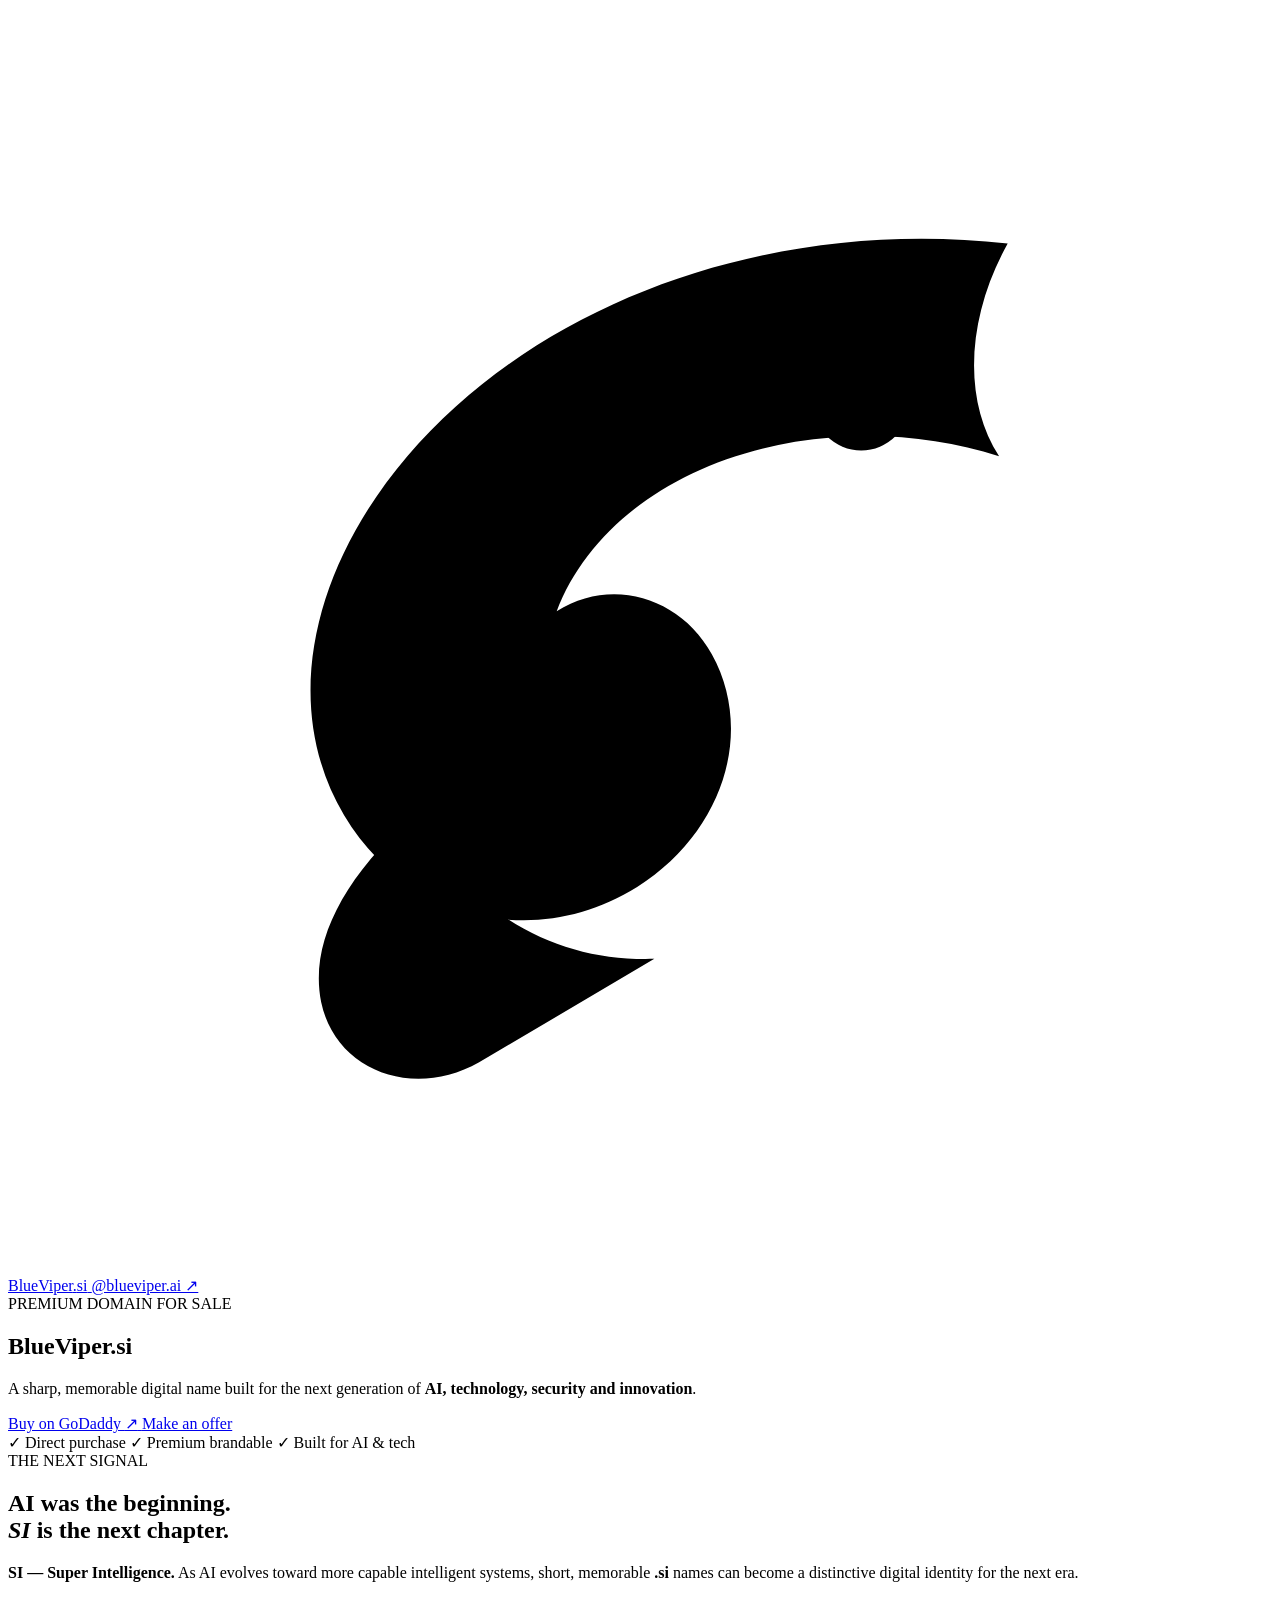
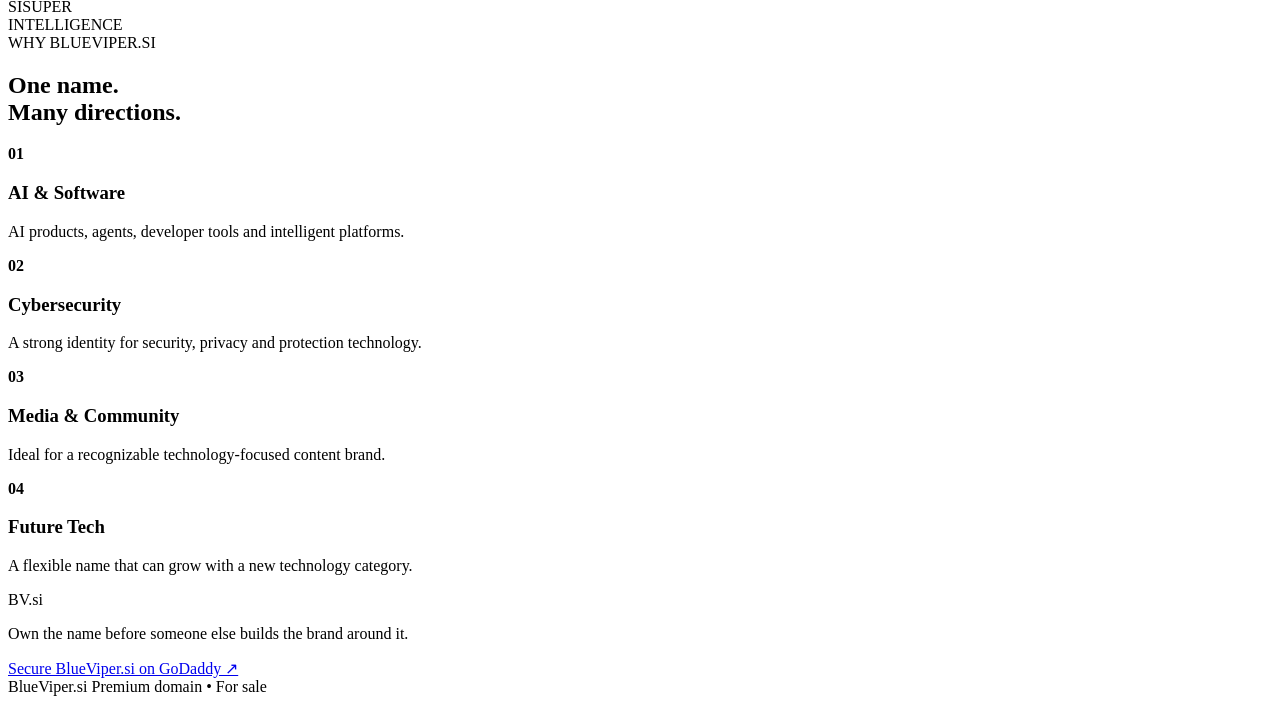
==== blueviper-si/index.html @ 10921be4 "Add BlueViper.si premium domain landing page" ====
<!doctype html>
<html lang="en">
<head>
  <meta charset="utf-8">
  <meta name="viewport" content="width=device-width,initial-scale=1">
  <meta name="theme-color" content="#0a8cff">
  <meta name="description" content="BlueViper.si — a premium domain for AI, technology, security and next-generation brands.">
  <title>BlueViper.si — Premium AI Domain</title>
  <link rel="preconnect" href="https://fonts.googleapis.com">
  <link rel="preconnect" href="https://fonts.gstatic.com" crossorigin>
  <link href="https://fonts.googleapis.com/css2?family=Inter:wght@400;500;600;700;800&display=swap" rel="stylesheet">
  <link rel="stylesheet" href="styles.css">
</head>
<body>
  <header class="site-header">
    <a class="brand" href="#" aria-label="BlueViper.si">
      <span class="brand-mark" aria-hidden="true">
        <svg viewBox="0 0 44 44" role="img">
          <path d="M34.8 8.2c-7.9-.9-16.1 1.8-20.9 7.4-3.4 4-4.4 8.8-2.2 12.5 2.2 3.7 6.7 4.7 10.2 2.5 3-1.9 4.1-5.4 2.6-8.1-1.1-2-3.5-2.7-5.4-1.5 1.1-2.9 4.1-5.2 8.3-5.9 2.5-.4 4.9-.2 7.1.5-1.3-2-1.1-4.9.3-7.4Z"/>
          <circle cx="29.7" cy="13.7" r="1.7"/>
          <path d="M14 28.2c-2.4 2.2-3.5 4.4-3.1 6.4.5 2.4 3.2 3.4 5.5 2.1l6.1-3.6c-3.3.1-6.2-1.4-8.5-4.9Z"/>
        </svg>
      </span>
      <span>BlueViper<span class="dot">.</span>si</span>
    </a>
    <a class="top-link" href="https://www.instagram.com/blueviper.ai/" target="_blank" rel="noopener">@blueviper.ai ↗</a>
  </header>

  <main>
    <section class="hero">
      <div class="eyebrow"><span></span> PREMIUM DOMAIN FOR SALE</div>
      <h1>BlueViper<span class="accent">.si</span></h1>
      <p class="lead">
        A sharp, memorable digital name built for the next generation of
        <strong>AI, technology, security and innovation</strong>.
      </p>

      <div class="actions">
        <a class="btn primary" href="https://www.godaddy.com/domainsearch/find?domainToCheck=BlueViper.si" target="_blank" rel="noopener">
          Buy on GoDaddy <span>↗</span>
        </a>
        <a class="btn secondary" href="mailto:domains@example.com?subject=BlueViper.si%20Inquiry">
          Make an offer
        </a>
      </div>

      <div class="trust-row">
        <span>✓ Direct purchase</span>
        <span>✓ Premium brandable</span>
        <span>✓ Built for AI & tech</span>
      </div>
    </section>

    <section class="signal">
      <div class="signal-line"></div>
      <div>
        <span class="signal-label">THE NEXT SIGNAL</span>
        <h2>AI was the beginning.<br><em>SI</em> is the next chapter.</h2>
        <p>
          <strong>SI — Super Intelligence.</strong> As AI evolves toward more
          capable intelligent systems, short, memorable <b>.si</b> names can
          become a distinctive digital identity for the next era.
        </p>
      </div>
      <div class="si-badge">SI<span>SUPER<br>INTELLIGENCE</span></div>
    </section>

    <section class="fit">
      <div>
        <span class="section-label">WHY BLUEVIPER.SI</span>
        <h2>One name.<br>Many directions.</h2>
      </div>
      <div class="fit-grid">
        <article><b>01</b><h3>AI & Software</h3><p>AI products, agents, developer tools and intelligent platforms.</p></article>
        <article><b>02</b><h3>Cybersecurity</h3><p>A strong identity for security, privacy and protection technology.</p></article>
        <article><b>03</b><h3>Media & Community</h3><p>Ideal for a recognizable technology-focused content brand.</p></article>
        <article><b>04</b><h3>Future Tech</h3><p>A flexible name that can grow with a new technology category.</p></article>
      </div>
    </section>

    <section class="closing">
      <div class="closing-mark">BV<span>.si</span></div>
      <p>Own the name before someone else builds the brand around it.</p>
      <a class="btn primary" href="https://www.godaddy.com/domainsearch/find?domainToCheck=BlueViper.si" target="_blank" rel="noopener">
        Secure BlueViper.si on GoDaddy ↗
      </a>
    </section>
  </main>

  <footer>
    <span>BlueViper.si</span>
    <span>Premium domain • For sale</span>
  </footer>
</body>
</html>
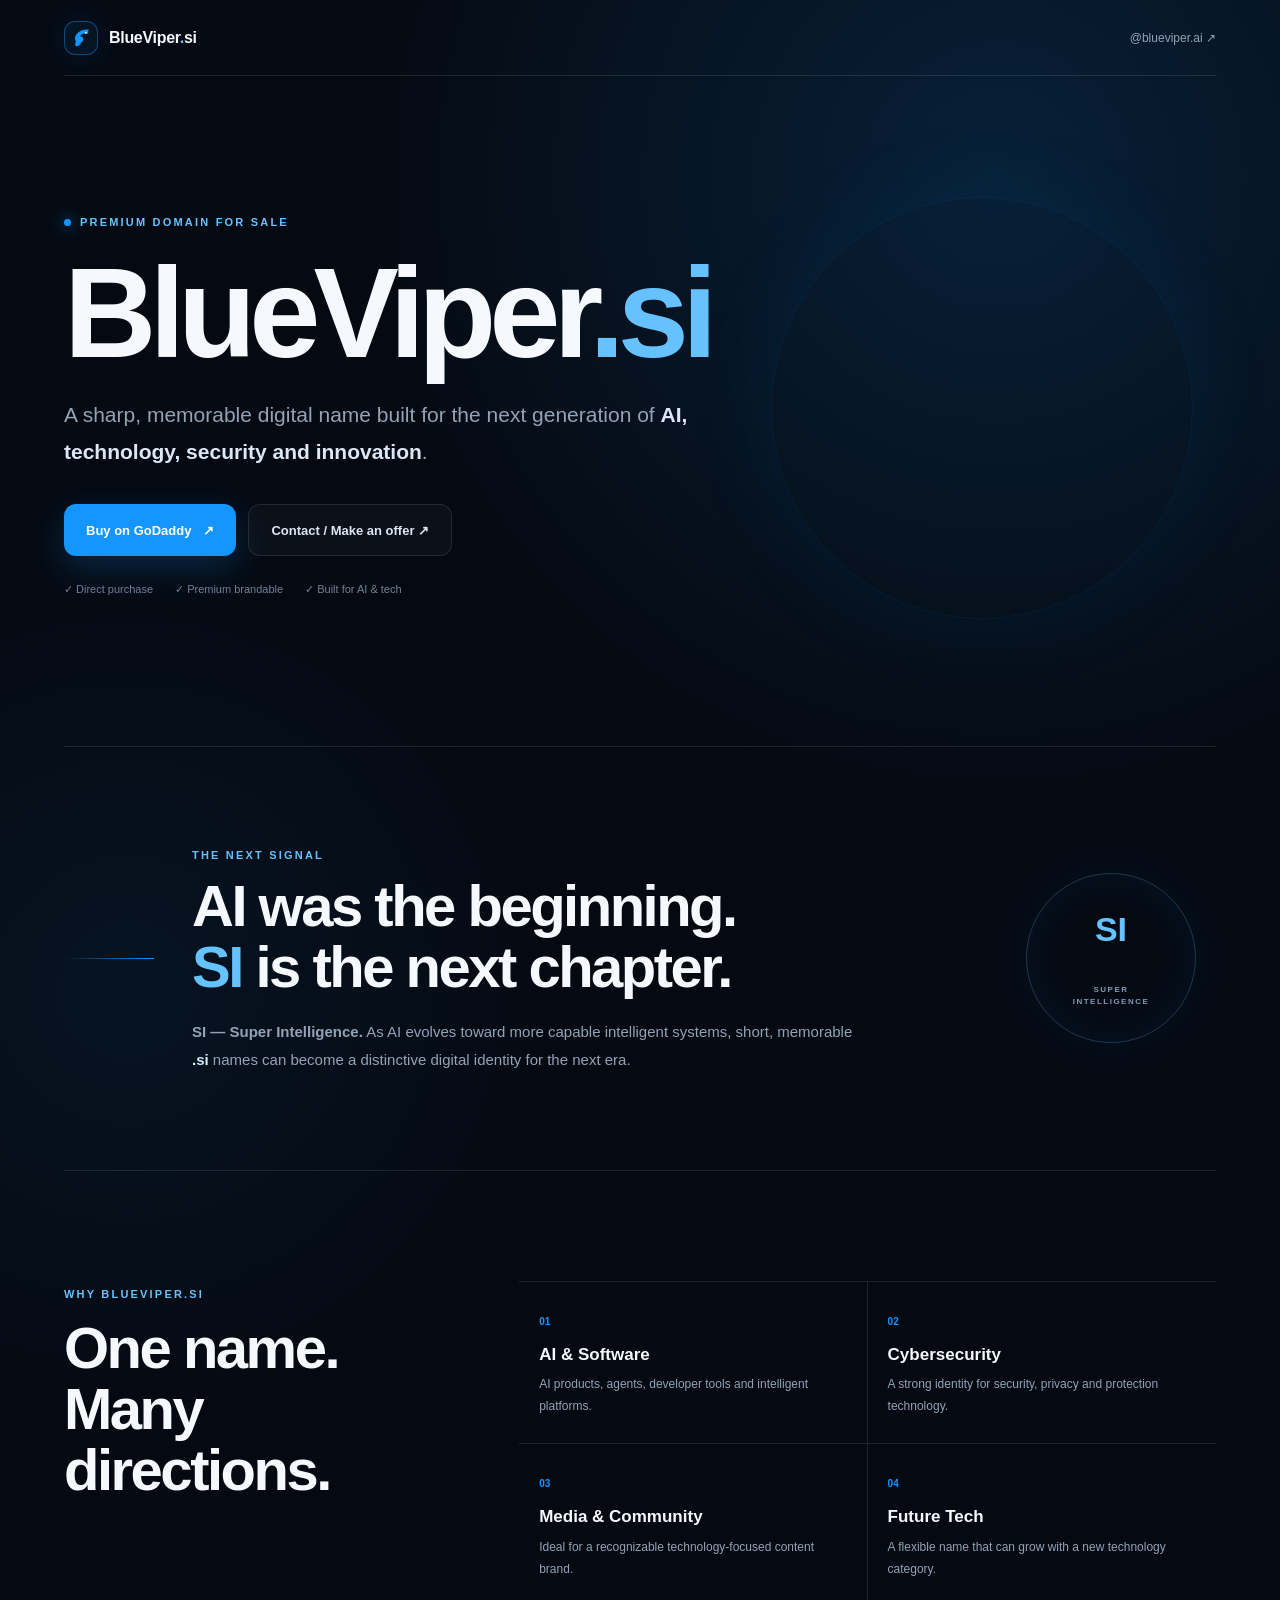
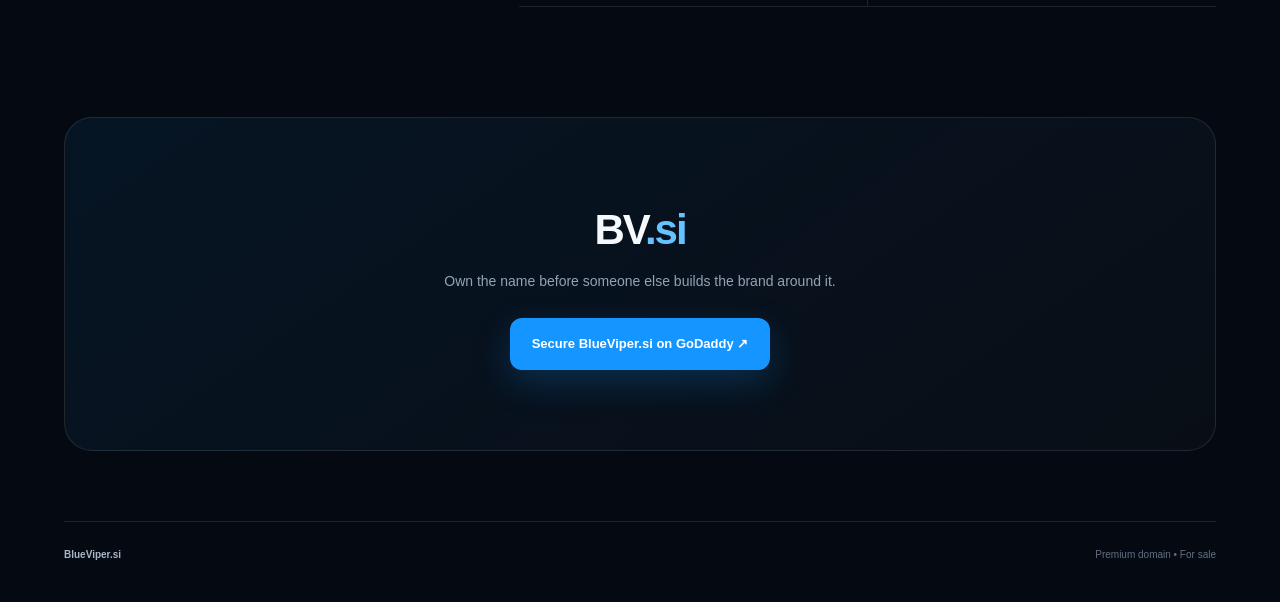
==== commit f111ce8a: "Refine BlueViper.si contact CTA" ====
--- a/blueviper-si/index.html
+++ b/blueviper-si/index.html
@@ -30,24 +30,13 @@
     <section class="hero">
       <div class="eyebrow"><span></span> PREMIUM DOMAIN FOR SALE</div>
       <h1>BlueViper<span class="accent">.si</span></h1>
-      <p class="lead">
-        A sharp, memorable digital name built for the next generation of
-        <strong>AI, technology, security and innovation</strong>.
-      </p>
-
+      <p class="lead">A sharp, memorable digital name built for the next generation of <strong>AI, technology, security and innovation</strong>.</p>
       <div class="actions">
-        <a class="btn primary" href="https://www.godaddy.com/domainsearch/find?domainToCheck=BlueViper.si" target="_blank" rel="noopener">
-          Buy on GoDaddy <span>↗</span>
-        </a>
-        <a class="btn secondary" href="mailto:domains@example.com?subject=BlueViper.si%20Inquiry">
-          Make an offer
-        </a>
+        <a class="btn primary" href="https://www.godaddy.com/domainsearch/find?domainToCheck=BlueViper.si" target="_blank" rel="noopener">Buy on GoDaddy <span>↗</span></a>
+        <a class="btn secondary" href="https://www.instagram.com/blueviper.ai/" target="_blank" rel="noopener">Contact / Make an offer ↗</a>
       </div>
-
       <div class="trust-row">
-        <span>✓ Direct purchase</span>
-        <span>✓ Premium brandable</span>
-        <span>✓ Built for AI & tech</span>
+        <span>✓ Direct purchase</span><span>✓ Premium brandable</span><span>✓ Built for AI & tech</span>
       </div>
     </section>
 
@@ -56,11 +45,7 @@
       <div>
         <span class="signal-label">THE NEXT SIGNAL</span>
         <h2>AI was the beginning.<br><em>SI</em> is the next chapter.</h2>
-        <p>
-          <strong>SI — Super Intelligence.</strong> As AI evolves toward more
-          capable intelligent systems, short, memorable <b>.si</b> names can
-          become a distinctive digital identity for the next era.
-        </p>
+        <p><strong>SI — Super Intelligence.</strong> As AI evolves toward more capable intelligent systems, short, memorable <b>.si</b> names can become a distinctive digital identity for the next era.</p>
       </div>
       <div class="si-badge">SI<span>SUPER<br>INTELLIGENCE</span></div>
     </section>
@@ -81,15 +66,10 @@
     <section class="closing">
       <div class="closing-mark">BV<span>.si</span></div>
       <p>Own the name before someone else builds the brand around it.</p>
-      <a class="btn primary" href="https://www.godaddy.com/domainsearch/find?domainToCheck=BlueViper.si" target="_blank" rel="noopener">
-        Secure BlueViper.si on GoDaddy ↗
-      </a>
+      <a class="btn primary" href="https://www.godaddy.com/domainsearch/find?domainToCheck=BlueViper.si" target="_blank" rel="noopener">Secure BlueViper.si on GoDaddy ↗</a>
     </section>
   </main>
 
-  <footer>
-    <span>BlueViper.si</span>
-    <span>Premium domain • For sale</span>
-  </footer>
+  <footer><span>BlueViper.si</span><span>Premium domain • For sale</span></footer>
 </body>
 </html>
--- a/blueviper-si/styles.css
+++ b/blueviper-si/styles.css
@@ -0,0 +1,81 @@
+:root{
+  --bg:#050a12; --panel:#0b121d; --line:rgba(255,255,255,.10);
+  --text:#f5f8fc; --muted:#93a2b5; --blue:#1595ff; --blue2:#65c2ff;
+}
+*{box-sizing:border-box}
+html{scroll-behavior:smooth}
+body{margin:0;background:
+  radial-gradient(circle at 78% 8%,rgba(21,149,255,.16),transparent 28%),
+  radial-gradient(circle at 10% 45%,rgba(21,149,255,.07),transparent 25%),
+  var(--bg);color:var(--text);font-family:Inter,Arial,sans-serif;line-height:1.5}
+a{color:inherit;text-decoration:none}
+.site-header{width:min(1180px,90%);height:76px;margin:auto;display:flex;align-items:center;justify-content:space-between;border-bottom:1px solid var(--line)}
+.brand{display:flex;align-items:center;gap:11px;font-weight:800;font-size:16px;letter-spacing:-.3px}
+.brand-mark{width:34px;height:34px;display:grid;place-items:center;border:1px solid rgba(21,149,255,.4);border-radius:11px;background:rgba(21,149,255,.08);box-shadow:0 0 30px rgba(21,149,255,.12)}
+.brand-mark svg{width:25px;height:25px;fill:var(--blue)}
+.brand-mark circle{fill:#dff4ff}
+.dot,.accent{color:var(--blue2)}
+.top-link{font-size:12px;color:var(--muted)}
+main{width:min(1180px,90%);margin:auto}
+.hero{min-height:670px;display:flex;flex-direction:column;justify-content:center;align-items:flex-start;padding:90px 0 100px;position:relative}
+.hero:after{content:"";position:absolute;width:420px;height:420px;border:1px solid rgba(21,149,255,.09);border-radius:50%;right:2%;top:18%;box-shadow:0 0 100px rgba(21,149,255,.07);pointer-events:none}
+.eyebrow,.section-label,.signal-label{font-size:11px;font-weight:800;letter-spacing:2.2px;color:var(--blue2)}
+.eyebrow{display:flex;align-items:center;gap:9px}
+.eyebrow span{width:7px;height:7px;border-radius:50%;background:var(--blue);box-shadow:0 0 16px var(--blue)}
+h1{font-size:clamp(58px,10vw,128px);line-height:.94;letter-spacing:-7px;margin:22px 0 24px;font-weight:800;position:relative;z-index:1}
+.lead{max-width:650px;color:var(--muted);font-size:clamp(17px,2vw,21px);line-height:1.75;margin:0}
+.lead strong{color:#dce8f5;font-weight:600}
+.actions{display:flex;gap:12px;flex-wrap:wrap;margin-top:34px;position:relative;z-index:2}
+.btn{display:inline-flex;align-items:center;justify-content:center;gap:12px;min-height:52px;padding:0 22px;border-radius:12px;font-size:13px;font-weight:800;transition:.2s transform,.2s box-shadow,.2s background}
+.btn:hover{transform:translateY(-2px)}
+.primary{background:var(--blue);color:white;box-shadow:0 12px 35px rgba(21,149,255,.22)}
+.primary:hover{box-shadow:0 16px 45px rgba(21,149,255,.34)}
+.secondary{border:1px solid var(--line);background:rgba(255,255,255,.03);color:#dbe6f2}
+.trust-row{display:flex;gap:22px;flex-wrap:wrap;color:#718197;font-size:11px;margin-top:25px}
+.signal{display:grid;grid-template-columns:90px 1fr 190px;gap:38px;align-items:center;border-top:1px solid var(--line);border-bottom:1px solid var(--line);padding:95px 0}
+.signal-line{height:1px;background:linear-gradient(90deg,transparent,var(--blue))}
+.signal h2,.fit h2{font-size:clamp(34px,5vw,58px);line-height:1.05;letter-spacing:-2.5px;margin:10px 0 20px}
+.signal h2 em{color:var(--blue2);font-style:normal}
+.signal p{max-width:680px;color:var(--muted);font-size:15px;line-height:1.9;margin:0}
+.signal p b{color:#cfeeff}
+.si-badge{height:170px;width:170px;border-radius:50%;border:1px solid rgba(101,194,255,.25);display:grid;place-items:center;text-align:center;color:var(--blue2);font-size:34px;font-weight:800;box-shadow:inset 0 0 45px rgba(21,149,255,.08),0 0 60px rgba(21,149,255,.06)}
+.si-badge span{display:block;font-size:8px;line-height:1.5;letter-spacing:1.5px;color:#7e9bb7;margin-top:-35px}
+.fit{display:grid;grid-template-columns:.7fr 1.3fr;gap:80px;padding:110px 0}
+.fit h2{margin-top:13px}
+.fit-grid{display:grid;grid-template-columns:1fr 1fr;border-top:1px solid var(--line)}
+.fit-grid article{padding:26px 20px;border-bottom:1px solid var(--line)}
+.fit-grid article:nth-child(odd){border-right:1px solid var(--line)}
+.fit-grid b{font-size:10px;color:var(--blue)}
+.fit-grid h3{font-size:17px;margin:10px 0 7px}
+.fit-grid p{font-size:12px;color:var(--muted);line-height:1.8;margin:0}
+.closing{padding:80px 30px;text-align:center;border:1px solid var(--line);border-radius:28px;background:linear-gradient(145deg,rgba(21,149,255,.08),rgba(255,255,255,.02));margin-bottom:70px}
+.closing-mark{font-size:42px;font-weight:800;letter-spacing:-2px}
+.closing-mark span{color:var(--blue2)}
+.closing p{color:var(--muted);font-size:14px;margin:10px 0 26px}
+footer{width:min(1180px,90%);margin:auto;padding:25px 0 40px;border-top:1px solid var(--line);display:flex;justify-content:space-between;color:#617084;font-size:10px}
+footer span:first-child{color:#a8b6c7;font-weight:700}
+@media(max-width:800px){
+  .site-header{height:68px}
+  .top-link{display:none}
+  .hero{min-height:590px;padding:70px 0 80px}
+  .hero:after{width:280px;height:280px;right:-100px;top:18%;opacity:.7}
+  h1{font-size:clamp(54px,17vw,88px);letter-spacing:-5px}
+  .actions{width:100%}.btn{flex:1}
+  .trust-row{gap:10px;line-height:1.7}
+  .signal{grid-template-columns:1fr;gap:20px;padding:70px 0}
+  .signal-line{width:55px}
+  .si-badge{width:110px;height:110px;font-size:25px}
+  .si-badge span{font-size:6px;margin-top:-23px}
+  .fit{grid-template-columns:1fr;gap:40px;padding:75px 0}
+}
+@media(max-width:480px){
+  main,.site-header,footer{width:92%}
+  .hero{padding-top:55px}
+  .lead{font-size:15px}
+  .actions{flex-direction:column}
+  .btn{width:100%;flex:none}
+  .fit-grid{grid-template-columns:1fr}
+  .fit-grid article:nth-child(odd){border-right:0}
+  .closing{padding:55px 18px;border-radius:22px}
+  footer{flex-direction:column;gap:8px}
+}
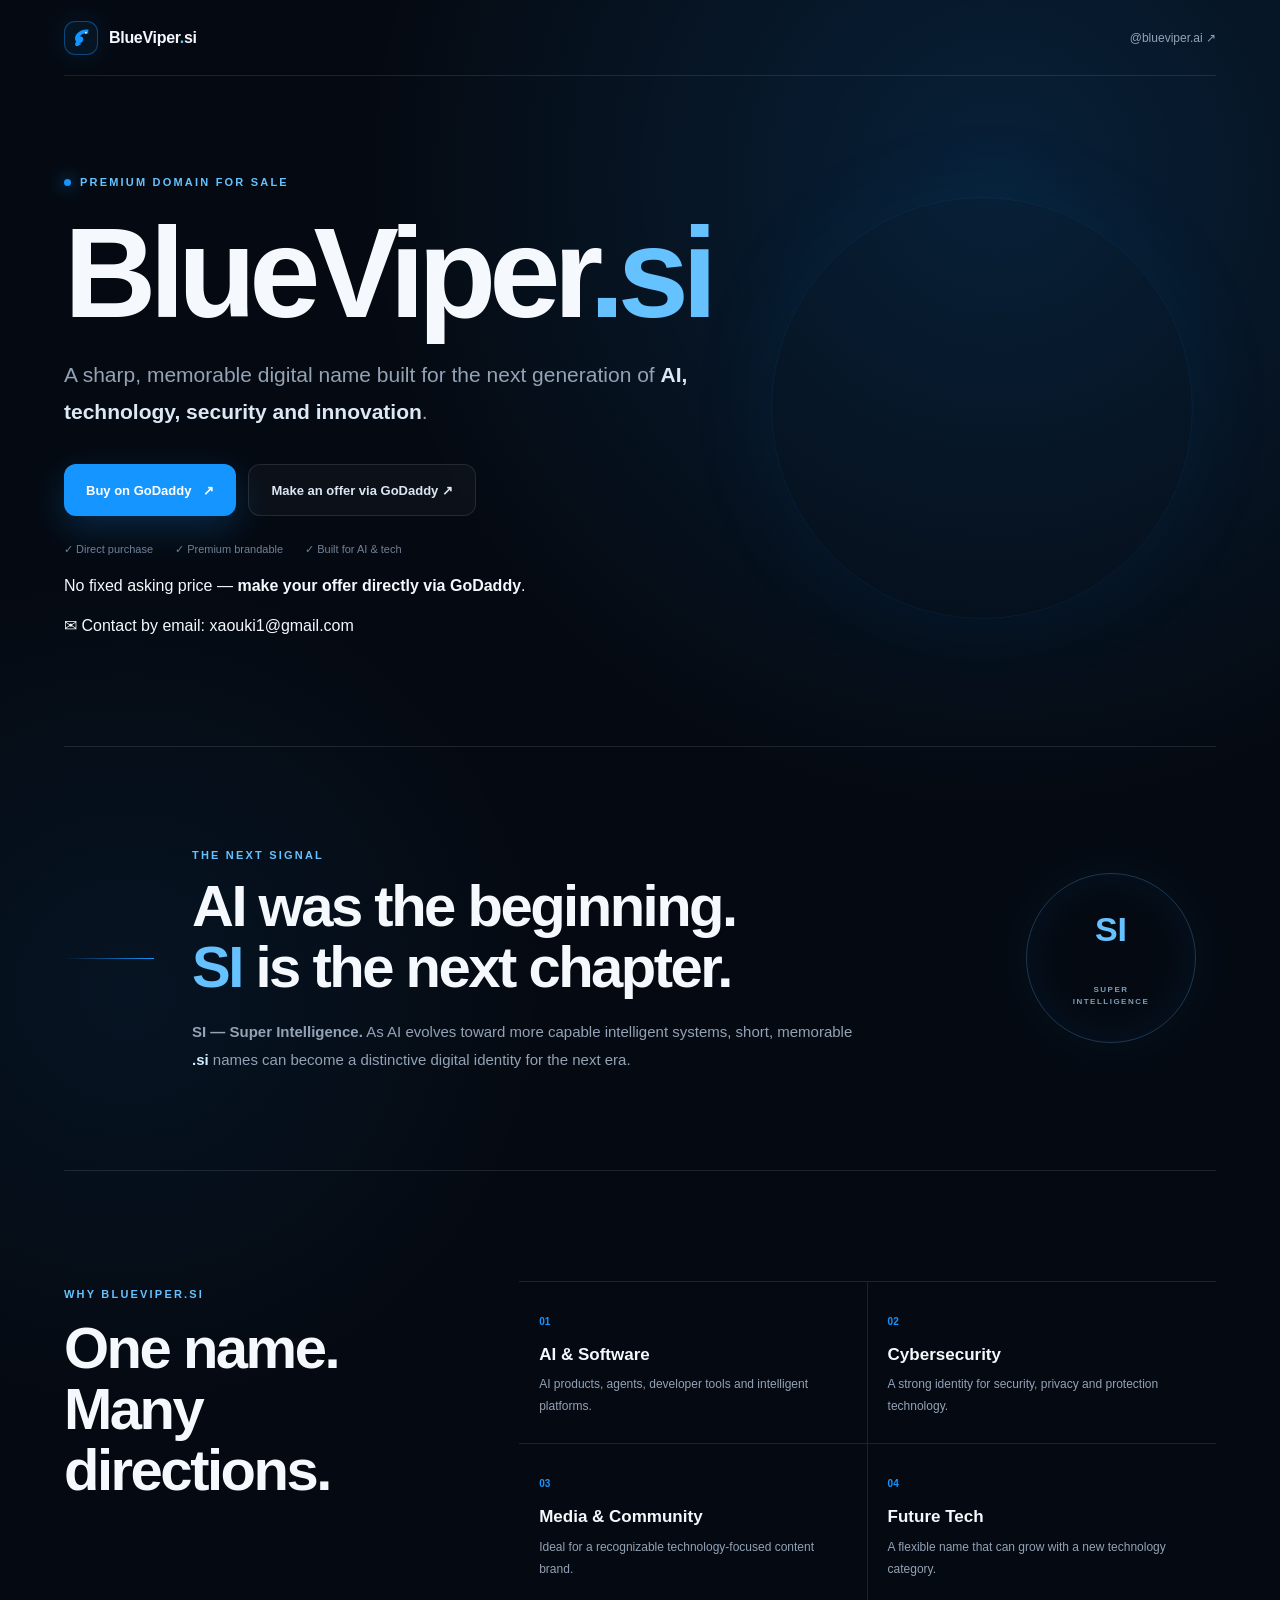
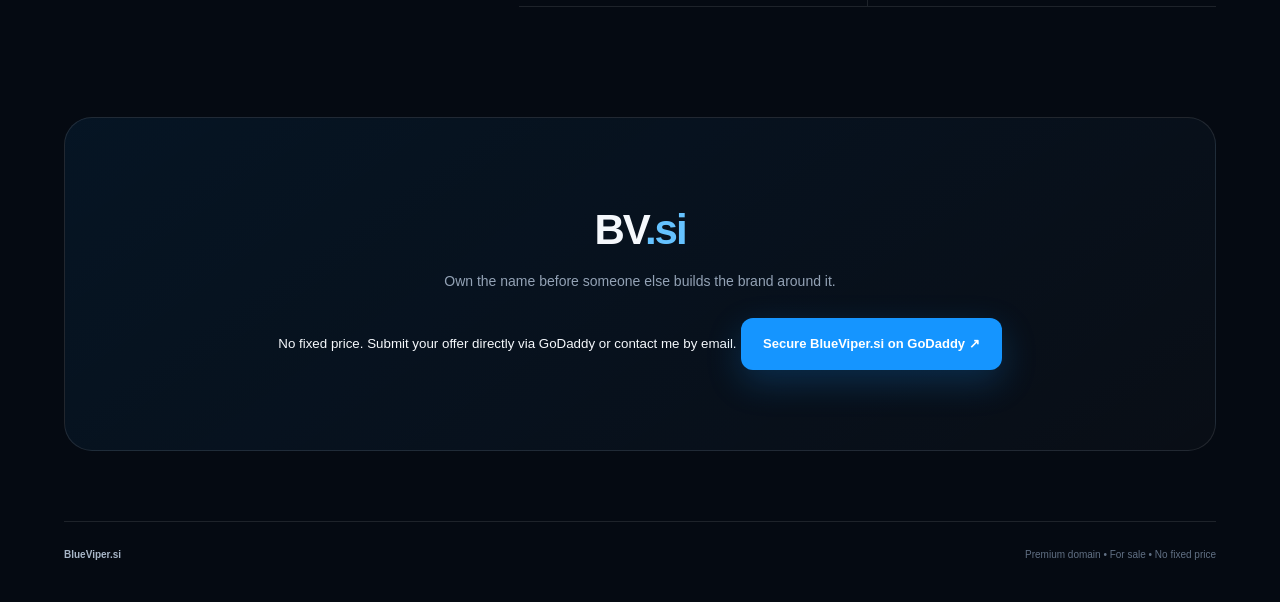
==== commit c7bcbdf0: "Add offer and email contact details" ====
--- a/blueviper-si/index.html
+++ b/blueviper-si/index.html
@@ -33,11 +33,13 @@
       <p class="lead">A sharp, memorable digital name built for the next generation of <strong>AI, technology, security and innovation</strong>.</p>
       <div class="actions">
         <a class="btn primary" href="https://www.godaddy.com/domainsearch/find?domainToCheck=BlueViper.si" target="_blank" rel="noopener">Buy on GoDaddy <span>↗</span></a>
-        <a class="btn secondary" href="https://www.instagram.com/blueviper.ai/" target="_blank" rel="noopener">Contact / Make an offer ↗</a>
+        <a class="btn secondary" href="https://www.godaddy.com/domainsearch/find?domainToCheck=BlueViper.si" target="_blank" rel="noopener">Make an offer via GoDaddy ↗</a>
       </div>
       <div class="trust-row">
         <span>✓ Direct purchase</span><span>✓ Premium brandable</span><span>✓ Built for AI & tech</span>
       </div>
+      <p class="offer-note">No fixed asking price — <strong>make your offer directly via GoDaddy</strong>.</p>
+      <a class="email-link" href="mailto:xaouki1@gmail.com">✉ Contact by email: xaouki1@gmail.com</a>
     </section>
 
     <section class="signal">
@@ -66,10 +68,11 @@
     <section class="closing">
       <div class="closing-mark">BV<span>.si</span></div>
       <p>Own the name before someone else builds the brand around it.</p>
+      <small>No fixed price. Submit your offer directly via GoDaddy or contact me by email.</small>
       <a class="btn primary" href="https://www.godaddy.com/domainsearch/find?domainToCheck=BlueViper.si" target="_blank" rel="noopener">Secure BlueViper.si on GoDaddy ↗</a>
     </section>
   </main>
 
-  <footer><span>BlueViper.si</span><span>Premium domain • For sale</span></footer>
+  <footer><span>BlueViper.si</span><span>Premium domain • For sale • No fixed price</span></footer>
 </body>
 </html>
